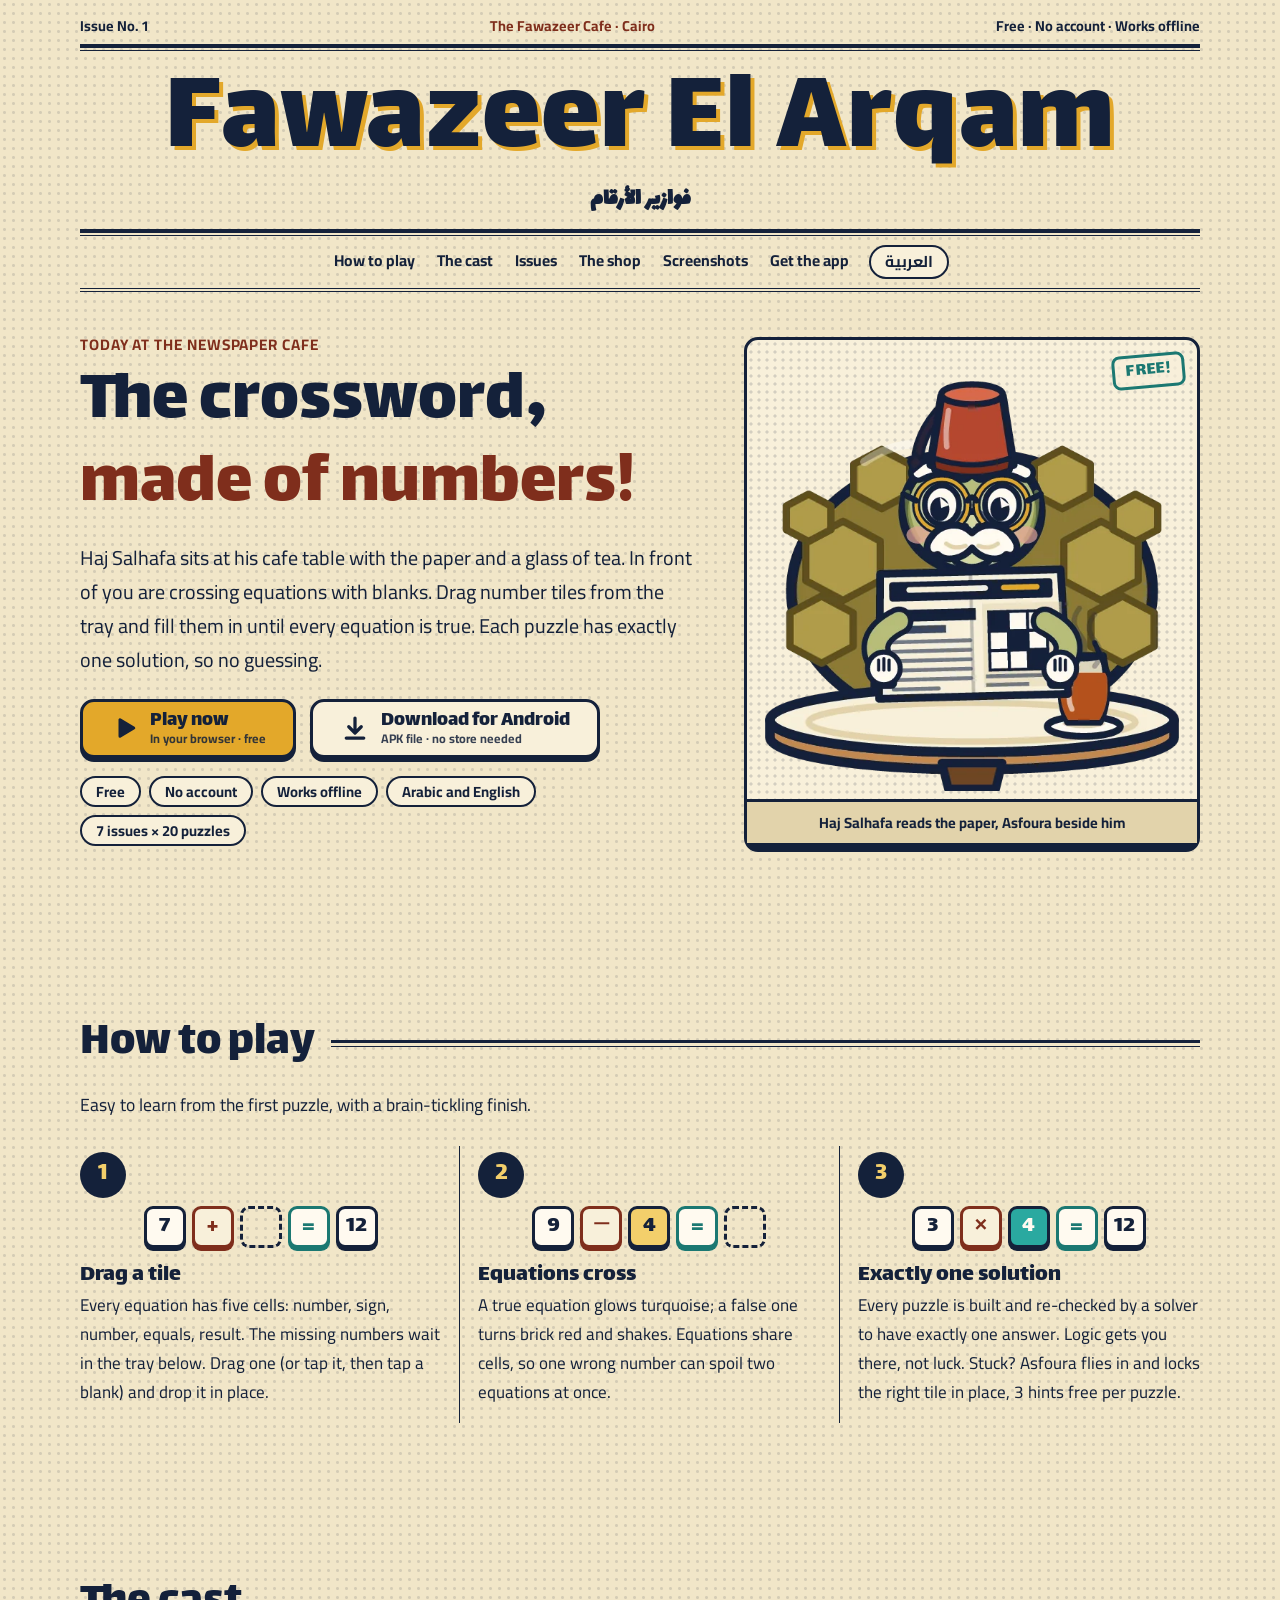
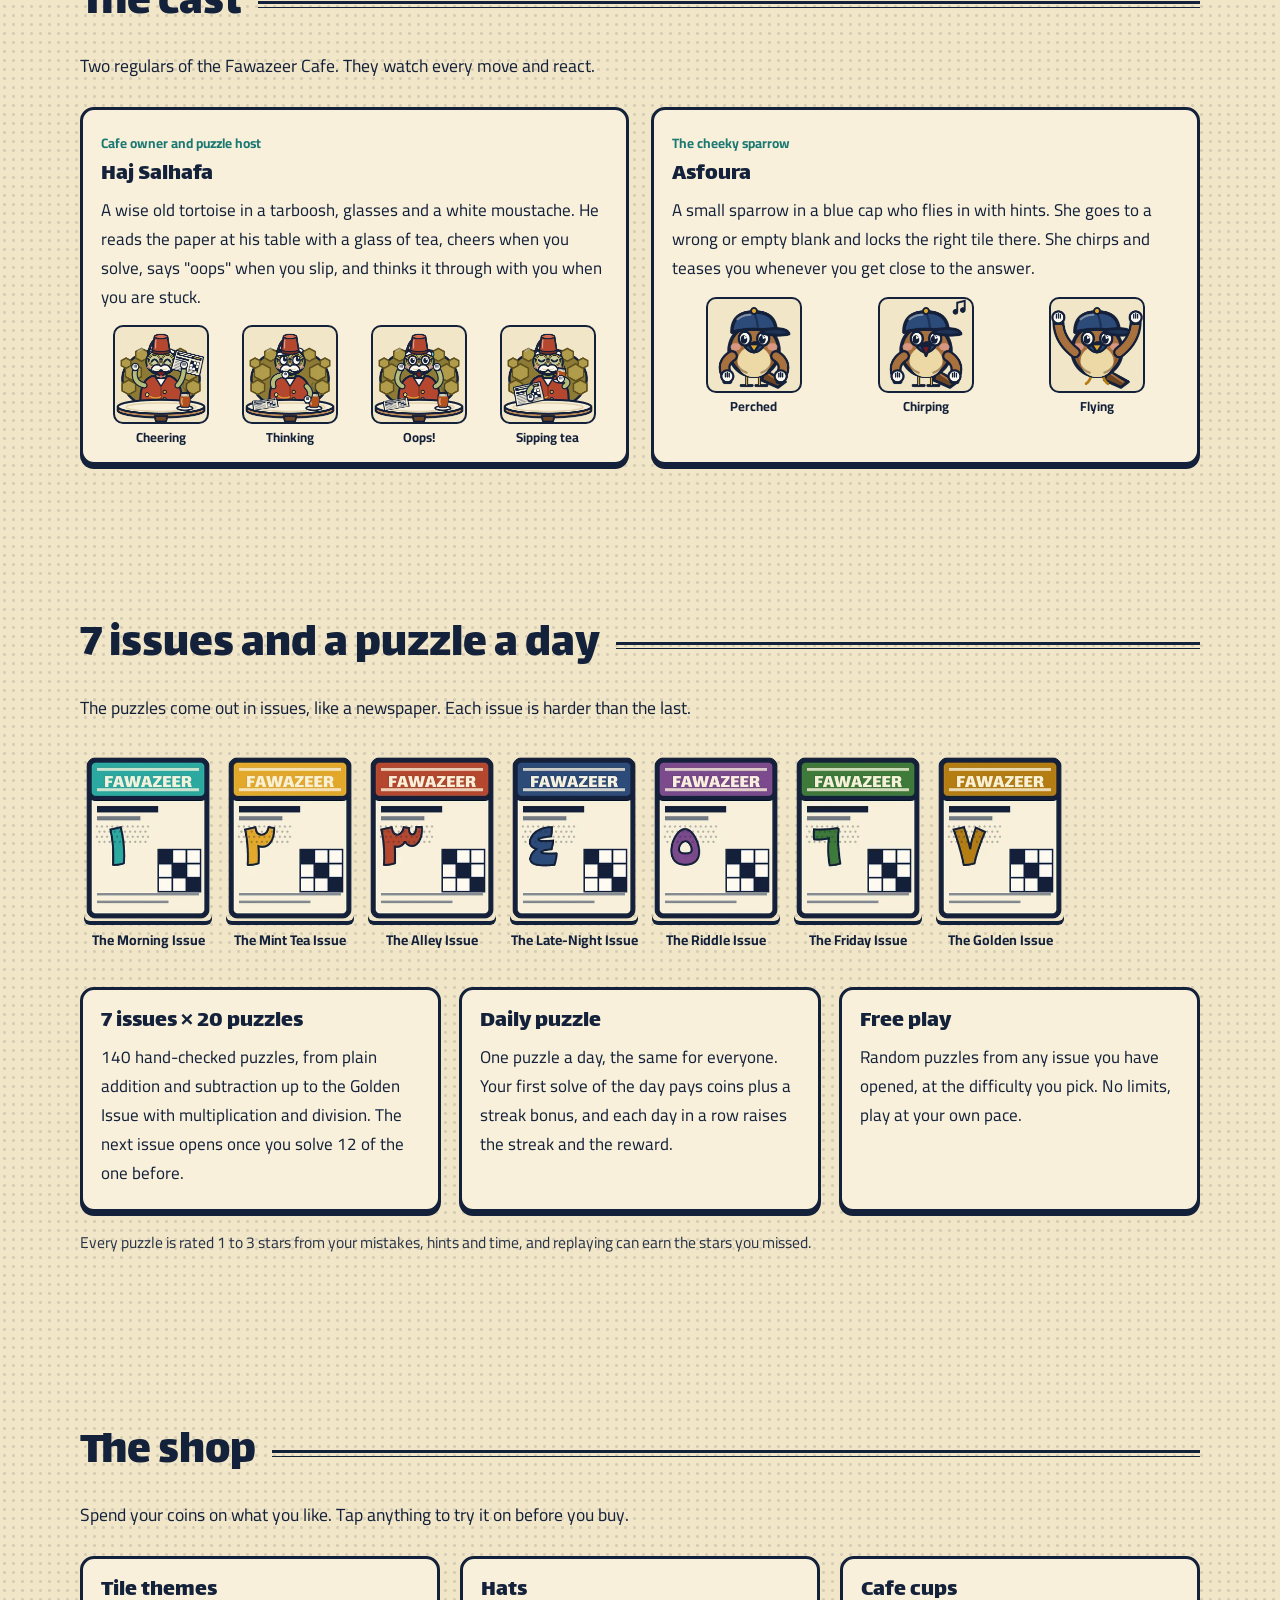
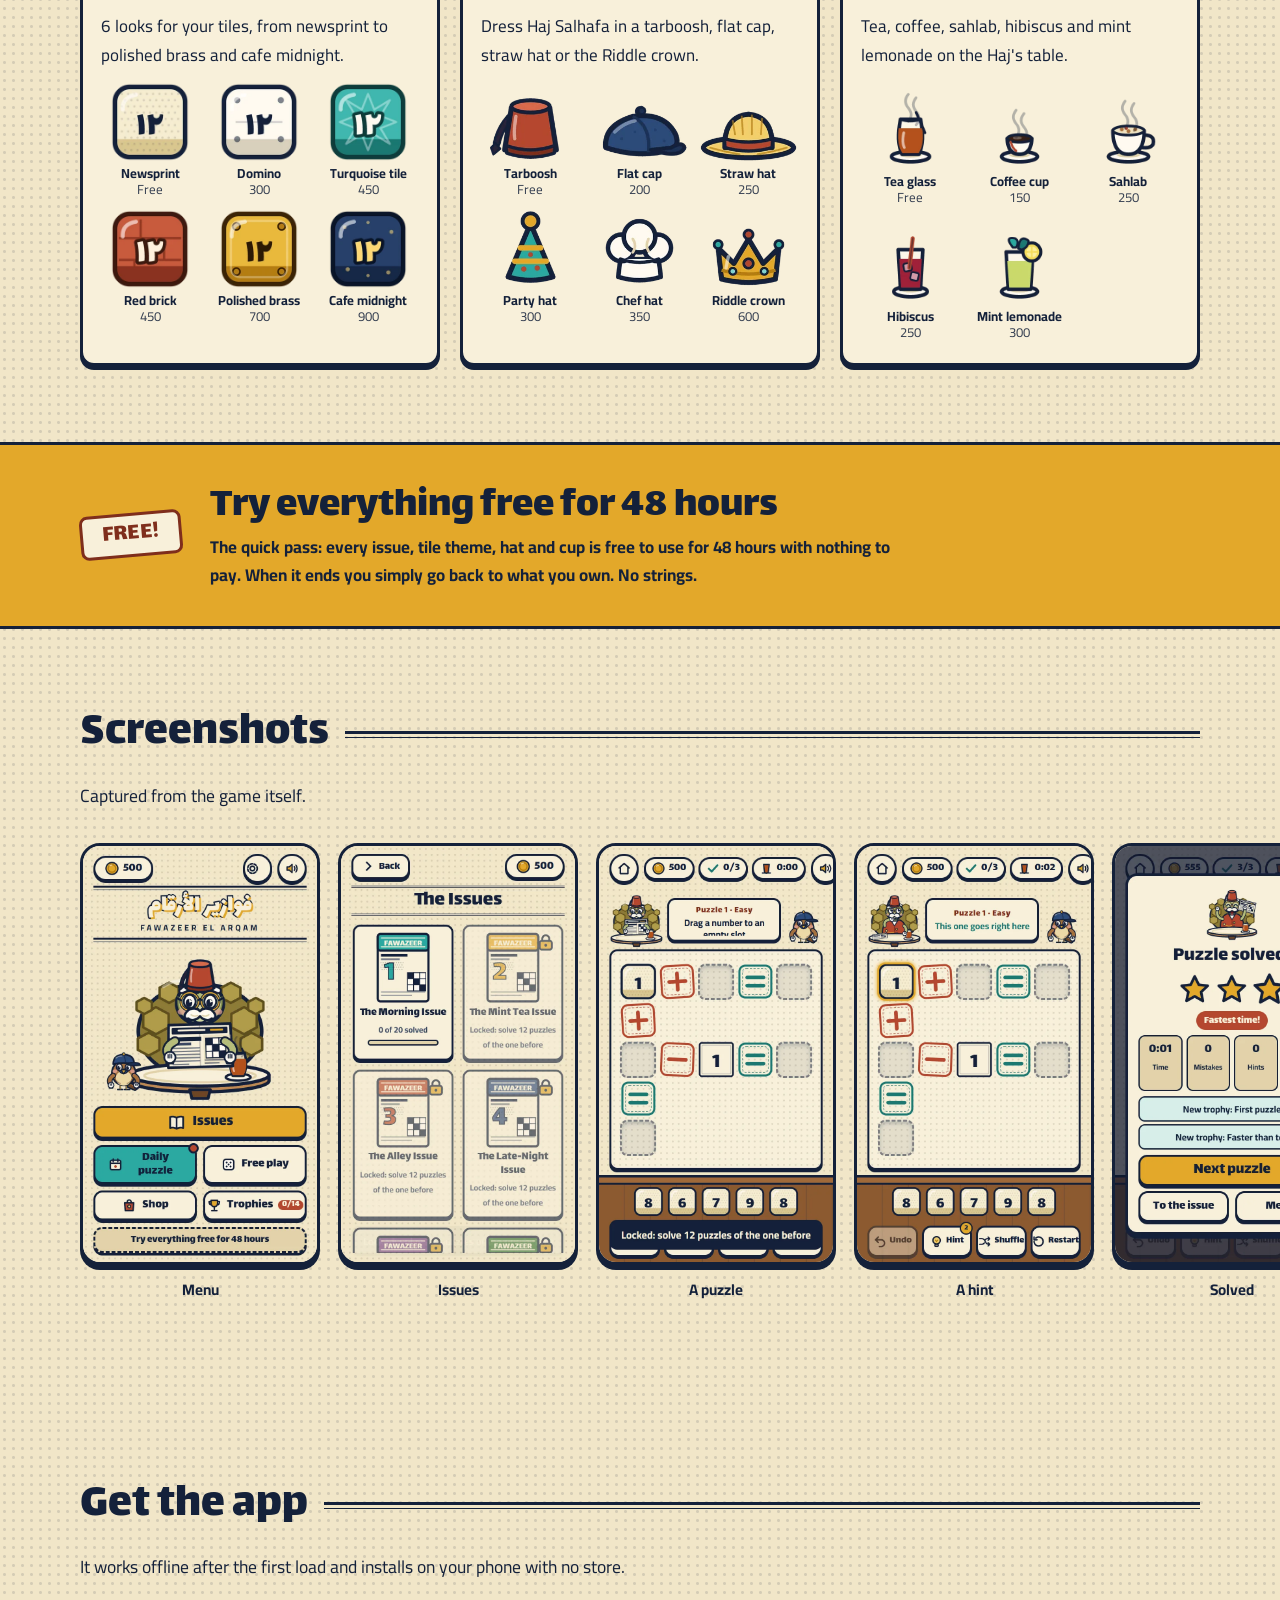
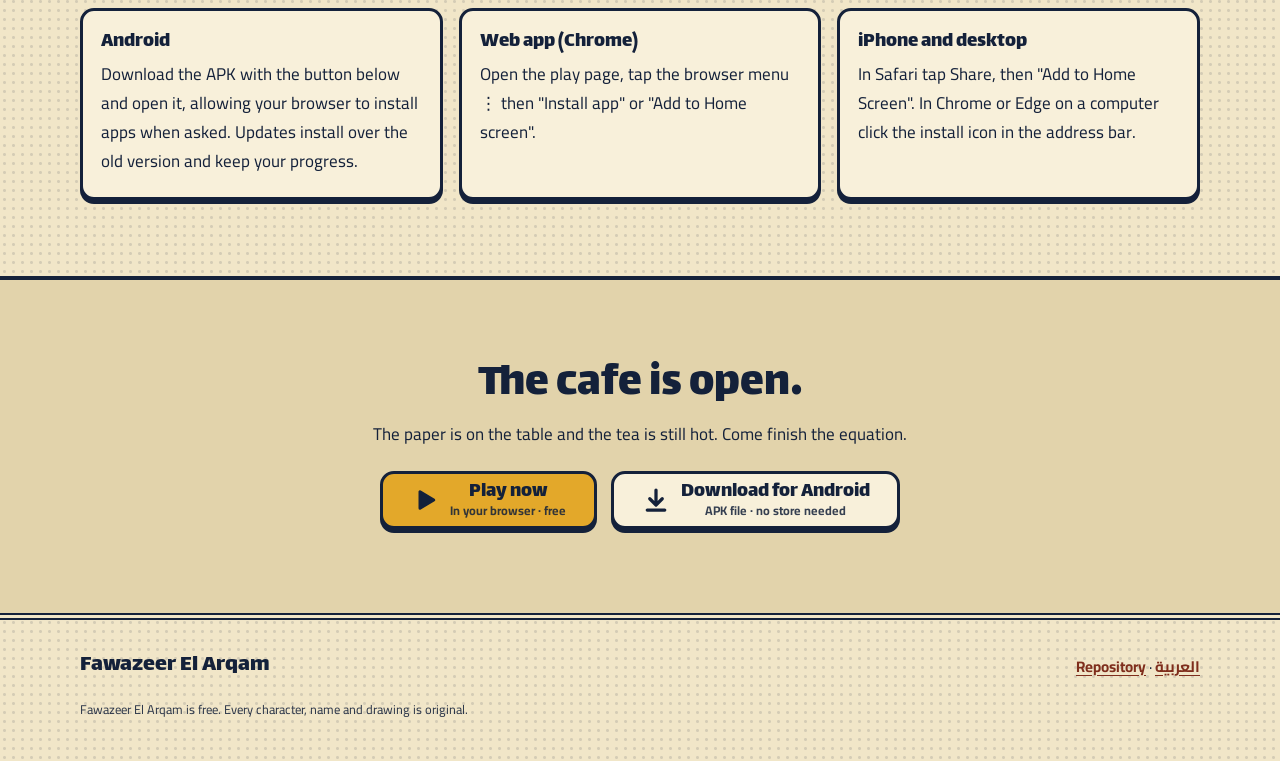
==== en/index.html @ d49cb602 "feat: public marketing site (Arabic root, English, assets) Co-Authored-By: Claude Opus 5.5 <noreply@" ====
<!doctype html>
<html lang="en" dir="ltr">
<head>
<meta charset="utf-8">
<meta name="viewport" content="width=device-width, initial-scale=1">
<title>Fawazeer El Arqam - the crossword, made of numbers. Play free</title>
<meta name="description" content="Drag number tiles into crossing equations; every puzzle has exactly one solution. Haj Salhafa the tortoise and Asfoura the sparrow host you in an old Egyptian puzzle-newspaper cafe. 7 issues, a daily puzzle, a shop. Free in the browser or on Android.">
<link rel="canonical" href="https://fawazeer-el-arqam.pages.dev/en/">
<link rel="alternate" hreflang="ar" href="https://fawazeer-el-arqam.pages.dev/">
<link rel="alternate" hreflang="en" href="https://fawazeer-el-arqam.pages.dev/en/">
<link rel="alternate" hreflang="x-default" href="https://fawazeer-el-arqam.pages.dev/">
<meta name="theme-color" content="#f1e6c8">
<link rel="icon" href="../favicon.ico" sizes="any">
<link rel="icon" href="../favicon.png" type="image/png" sizes="48x48">
<link rel="apple-touch-icon" href="../assets/apple-touch-icon.png">
<meta property="og:type" content="website">
<meta property="og:site_name" content="Fawazeer El Arqam · فوازير الأرقام">
<meta property="og:locale" content="en_US">
<meta property="og:locale:alternate" content="ar_EG">
<meta property="og:title" content="Fawazeer El Arqam - the crossword, made of numbers. Play free">
<meta property="og:description" content="Drag number tiles into crossing equations; every puzzle has exactly one solution. Haj Salhafa the tortoise and Asfoura the sparrow host you in an old Egyptian puzzle-newspaper cafe. 7 issues, a daily puzzle, a shop. Free in the browser or on Android.">
<meta property="og:url" content="https://fawazeer-el-arqam.pages.dev/en/">
<meta property="og:image" content="https://fawazeer-el-arqam.pages.dev/assets/og.png">
<meta property="og:image:width" content="1200">
<meta property="og:image:height" content="630">
<meta property="og:image:alt" content="Haj Salhafa the tortoise in a tarboosh reading the puzzle newspaper at his cafe table">
<meta name="twitter:card" content="summary_large_image">
<meta name="twitter:title" content="Fawazeer El Arqam - the crossword, made of numbers. Play free">
<meta name="twitter:description" content="Drag number tiles into crossing equations; every puzzle has exactly one solution. Haj Salhafa the tortoise and Asfoura the sparrow host you in an old Egyptian puzzle-newspaper cafe. 7 issues, a daily puzzle, a shop. Free in the browser or on Android.">
<meta name="twitter:image" content="https://fawazeer-el-arqam.pages.dev/assets/og.png">
<link rel="preload" href="../assets/fonts/lalezar-arabic-400-normal.woff2" as="font" type="font/woff2" crossorigin>
<link rel="stylesheet" href="../style.css">
</head>
<body>
<a class="skip" href="#main">Skip to content</a>
<header class="masthead"><div class="wrap">
<div class="edition"><span>Issue No. 1</span><span>The Fawazeer Cafe · Cairo</span><span>Free · No account · Works offline</span></div>
<hr class="rule2">
<div class="nameplate">
<h1>Fawazeer El Arqam</h1>
<p class="sub" lang="ar" dir="rtl" style="letter-spacing:0;text-transform:none;font-family:var(--display);font-size:1.5rem;padding:0">فوازير الأرقام</p>
</div>
<hr class="rule2">
<nav class="nav" aria-label="Sections"><a href="#how">How to play</a><a href="#cast">The cast</a><a href="#issues">Issues</a><a href="#shop">The shop</a><a href="#shots">Screenshots</a><a href="#app">Get the app</a><a class="lang" lang="ar" hreflang="ar" href="../">العربية</a></nav>
<hr class="rule2" style="border-top-width:1.5px;height:4px">
</div></header>
<main id="main">
<section class="hero"><div class="wrap hero-grid">
<div>
<p class="kicker">TODAY AT THE NEWSPAPER CAFE</p>
<p class="headline" role="doc-subtitle">The crossword, <em>made of numbers!</em></p>
<p class="lead">Haj Salhafa sits at his cafe table with the paper and a glass of tea. In front of you are crossing equations with blanks. Drag number tiles from the tray and fill them in until every equation is true. Each puzzle has exactly one solution, so no guessing.</p>
<div class="cta">
<a class="btn primary" href="../play/"><svg width="30" height="30" viewBox="0 0 24 24" aria-hidden="true"><path d="M8 5.5v13l11-6.5z" fill="#14213a" stroke="#14213a" stroke-width="2.4" stroke-linejoin="round"/></svg><span>Play now<small>In your browser · free</small></span></a>
<a class="btn" href="https://github.com/mfathy234/fawazeer-el-arqam-releases/releases/latest/download/FawazeerElArqam.apk" rel="noopener"><svg width="30" height="30" viewBox="0 0 24 24" aria-hidden="true" fill="none" stroke="#14213a" stroke-width="2.6" stroke-linecap="round" stroke-linejoin="round"><path d="M12 4v11M7 11l5 5 5-5M5 20h14"/></svg><span>Download for Android<small>APK file · no store needed</small></span></a>
</div>
<ul class="chips"><li>Free</li><li>No account</li><li>Works offline</li><li>Arabic and English</li><li>7 issues × 20 puzzles</li></ul>
</div>
<figure class="portrait">
<span class="stamp teal" aria-hidden="true">FREE!</span>
<img src="../assets/art/tortoise_idle.webp" width="520" height="533" alt="Haj Salhafa the tortoise in a tarboosh reading the puzzle newspaper at his cafe table">
<figcaption>Haj Salhafa reads the paper, Asfoura beside him</figcaption>
</figure>
</div></section>

<section id="how"><div class="wrap">
<div class="sec-head"><h2>How to play</h2></div>
<p class="sec-lead">Easy to learn from the first puzzle, with a brain-tickling finish.</p>
<ol class="steps">
<li><div class="num" aria-hidden="true">1</div><div class="eq" role="img" aria-label="Example equation: seven plus a blank equals twelve"><i>7</i><i class="op">+</i><i class="blank"></i><i class="eqs">=</i><i>12</i></div><h3>Drag a tile</h3><p>Every equation has five cells: number, sign, number, equals, result. The missing numbers wait in the tray below. Drag one (or tap it, then tap a blank) and drop it in place.</p></li>
<li><div class="num" aria-hidden="true">2</div><div class="eq" aria-hidden="true"><i>9</i><i class="op">−</i><i class="fill">4</i><i class="eqs">=</i><i class="blank"></i></div><h3>Equations cross</h3><p>A true equation glows turquoise; a false one turns brick red and shakes. Equations share cells, so one wrong number can spoil two equations at once.</p></li>
<li><div class="num" aria-hidden="true">3</div><div class="eq" aria-hidden="true"><i>3</i><i class="op">×</i><i class="ok">4</i><i class="eqs">=</i><i>12</i></div><h3>Exactly one solution</h3><p>Every puzzle is built and re-checked by a solver to have exactly one answer. Logic gets you there, not luck. Stuck? Asfoura flies in and locks the right tile in place, 3 hints free per puzzle.</p></li>
</ol>
</div></section>

<section id="cast"><div class="wrap">
<div class="sec-head"><h2>The cast</h2></div>
<p class="sec-lead">Two regulars of the Fawazeer Cafe. They watch every move and react.</p>
<div class="cast">
<article class="box"><span class="tag">Cafe owner and puzzle host</span><h3>Haj Salhafa</h3><p>A wise old tortoise in a tarboosh, glasses and a white moustache. He reads the paper at his table with a glass of tea, cheers when you solve, says "oops" when you slip, and thinks it through with you when you are stuck.</p>
<div class="poses"><figure><img src="../assets/art/tortoise_cheer.webp" width="96" height="98" alt="Cheering" loading="lazy" decoding="async">Cheering</figure><figure><img src="../assets/art/tortoise_think.webp" width="96" height="98" alt="Thinking" loading="lazy" decoding="async">Thinking</figure><figure><img src="../assets/art/tortoise_oops.webp" width="96" height="98" alt="Oops!" loading="lazy" decoding="async">Oops!</figure><figure><img src="../assets/art/tortoise_sip.webp" width="96" height="98" alt="Sipping tea" loading="lazy" decoding="async">Sipping tea</figure></div></article>
<article class="box"><span class="tag">The cheeky sparrow</span><h3>Asfoura</h3><p>A small sparrow in a blue cap who flies in with hints. She goes to a wrong or empty blank and locks the right tile there. She chirps and teases you whenever you get close to the answer.</p>
<div class="poses"><figure><img src="../assets/art/bird_idle.webp" width="96" height="96" alt="Perched" loading="lazy" decoding="async">Perched</figure><figure><img src="../assets/art/bird_chirp.webp" width="96" height="96" alt="Chirping" loading="lazy" decoding="async">Chirping</figure><figure><img src="../assets/art/bird_fly0.webp" width="96" height="96" alt="Flying" loading="lazy" decoding="async">Flying</figure></div></article>
</div></div></section>

<section id="issues"><div class="wrap">
<div class="sec-head"><h2>7 issues and a puzzle a day</h2></div>
<p class="sec-lead">The puzzles come out in issues, like a newspaper. Each issue is harder than the last.</p>
<ul class="covers" tabindex="0" aria-label="7 issues and a puzzle a day">
<li><img src="../assets/art/cover_b1.webp" width="128" height="166" alt="" loading="lazy" decoding="async">The Morning Issue</li>
<li><img src="../assets/art/cover_b2.webp" width="128" height="166" alt="" loading="lazy" decoding="async">The Mint Tea Issue</li>
<li><img src="../assets/art/cover_b3.webp" width="128" height="166" alt="" loading="lazy" decoding="async">The Alley Issue</li>
<li><img src="../assets/art/cover_b4.webp" width="128" height="166" alt="" loading="lazy" decoding="async">The Late-Night Issue</li>
<li><img src="../assets/art/cover_b5.webp" width="128" height="166" alt="" loading="lazy" decoding="async">The Riddle Issue</li>
<li><img src="../assets/art/cover_b6.webp" width="128" height="166" alt="" loading="lazy" decoding="async">The Friday Issue</li>
<li><img src="../assets/art/cover_b7.webp" width="128" height="166" alt="" loading="lazy" decoding="async">The Golden Issue</li>
</ul><div class="three">
<article class="box"><h3>7 issues × 20 puzzles</h3><p>140 hand-checked puzzles, from plain addition and subtraction up to the Golden Issue with multiplication and division. The next issue opens once you solve 12 of the one before.</p></article>
<article class="box"><h3>Daily puzzle</h3><p>One puzzle a day, the same for everyone. Your first solve of the day pays coins plus a streak bonus, and each day in a row raises the streak and the reward.</p></article>
<article class="box"><h3>Free play</h3><p>Random puzzles from any issue you have opened, at the difficulty you pick. No limits, play at your own pace.</p></article>
</div><p class="fine" style="margin-top:18px">Every puzzle is rated 1 to 3 stars from your mistakes, hints and time, and replaying can earn the stars you missed.</p>
</div></section>

<section id="shop"><div class="wrap">
<div class="sec-head"><h2>The shop</h2></div>
<p class="sec-lead">Spend your coins on what you like. Tap anything to try it on before you buy.</p>
<div class="shop">
<article class="box"><h3>Tile themes</h3><p>6 looks for your tiles, from newsprint to polished brass and cafe midnight.</p><ul class="items">
<li><img src="../assets/art/tile_paper.webp" width="96" height="96" alt="" loading="lazy" decoding="async">Newsprint<span class="price">Free</span></li>
<li><img src="../assets/art/tile_domino.webp" width="96" height="96" alt="" loading="lazy" decoding="async">Domino<span class="price">300</span></li>
<li><img src="../assets/art/tile_zellige.webp" width="96" height="96" alt="" loading="lazy" decoding="async">Turquoise tile<span class="price">450</span></li>
<li><img src="../assets/art/tile_brick.webp" width="96" height="96" alt="" loading="lazy" decoding="async">Red brick<span class="price">450</span></li>
<li><img src="../assets/art/tile_brass.webp" width="96" height="96" alt="" loading="lazy" decoding="async">Polished brass<span class="price">700</span></li>
<li><img src="../assets/art/tile_midnight.webp" width="96" height="96" alt="" loading="lazy" decoding="async">Cafe midnight<span class="price">900</span></li>
</ul></article>
<article class="box"><h3>Hats</h3><p>Dress Haj Salhafa in a tarboosh, flat cap, straw hat or the Riddle crown.</p><ul class="items">
<li><img src="../assets/art/hat_tarboosh.webp" width="96" height="76" alt="" loading="lazy" decoding="async">Tarboosh<span class="price">Free</span></li>
<li><img src="../assets/art/hat_cap.webp" width="96" height="76" alt="" loading="lazy" decoding="async">Flat cap<span class="price">200</span></li>
<li><img src="../assets/art/hat_straw.webp" width="96" height="76" alt="" loading="lazy" decoding="async">Straw hat<span class="price">250</span></li>
<li><img src="../assets/art/hat_party.webp" width="96" height="76" alt="" loading="lazy" decoding="async">Party hat<span class="price">300</span></li>
<li><img src="../assets/art/hat_chef.webp" width="96" height="76" alt="" loading="lazy" decoding="async">Chef hat<span class="price">350</span></li>
<li><img src="../assets/art/hat_crown.webp" width="96" height="76" alt="" loading="lazy" decoding="async">Riddle crown<span class="price">600</span></li>
</ul></article>
<article class="box"><h3>Cafe cups</h3><p>Tea, coffee, sahlab, hibiscus and mint lemonade on the Haj's table.</p><ul class="items cups">
<li><img src="../assets/art/cup_tea.webp" width="64" height="81" alt="" loading="lazy" decoding="async">Tea glass<span class="price">Free</span></li>
<li><img src="../assets/art/cup_coffee.webp" width="64" height="81" alt="" loading="lazy" decoding="async">Coffee cup<span class="price">150</span></li>
<li><img src="../assets/art/cup_sahlab.webp" width="64" height="81" alt="" loading="lazy" decoding="async">Sahlab<span class="price">250</span></li>
<li><img src="../assets/art/cup_karkade.webp" width="64" height="81" alt="" loading="lazy" decoding="async">Hibiscus<span class="price">250</span></li>
<li><img src="../assets/art/cup_lemon.webp" width="64" height="81" alt="" loading="lazy" decoding="async">Mint lemonade<span class="price">300</span></li>
</ul></article>
</div></div></section>

<section class="pass"><div class="wrap pass-in">
<span class="stamp" aria-hidden="true">FREE!</span>
<div><h2>Try everything free for 48 hours</h2><p>The quick pass: every issue, tile theme, hat and cup is free to use for 48 hours with nothing to pay. When it ends you simply go back to what you own. No strings.</p></div>
</div></section>

<section id="shots"><div class="wrap"><div class="sec-head"><h2>Screenshots</h2></div><p class="sec-lead">Captured from the game itself.</p></div>
<ul class="strip" tabindex="0" aria-label="Screenshots">
<li><figure><div class="phone"><img src="../assets/shots/menu-360-en.webp" width="240" height="427" alt="Main menu with Haj Salhafa and buttons for the issues, daily puzzle and shop" loading="lazy" decoding="async"></div><figcaption>Menu</figcaption></figure></li>
<li><figure><div class="phone"><img src="../assets/shots/issues-360-en.webp" width="240" height="427" alt="The seven issues with their covers" loading="lazy" decoding="async"></div><figcaption>Issues</figcaption></figure></li>
<li><figure><div class="phone"><img src="../assets/shots/play-drag-360-en.webp" width="240" height="427" alt="Crossing equations with number tiles ready to drag" loading="lazy" decoding="async"></div><figcaption>A puzzle</figcaption></figure></li>
<li><figure><div class="phone"><img src="../assets/shots/play-hint-360-en.webp" width="240" height="427" alt="Asfoura giving a hint" loading="lazy" decoding="async"></div><figcaption>A hint</figcaption></figure></li>
<li><figure><div class="phone"><img src="../assets/shots/win-360-en.webp" width="240" height="427" alt="The win screen with three stars" loading="lazy" decoding="async"></div><figcaption>Solved</figcaption></figure></li>
<li><figure><div class="phone"><img src="../assets/shots/shop-try-360-en.webp" width="240" height="427" alt="Trying tile themes and hats before buying" loading="lazy" decoding="async"></div><figcaption>The shop</figcaption></figure></li>
<li><figure><div class="phone"><img src="../assets/shots/daily-360-en.webp" width="240" height="427" alt="Today's puzzle and the day streak" loading="lazy" decoding="async"></div><figcaption>Daily puzzle</figcaption></figure></li>
</ul></section>

<section id="app"><div class="wrap">
<div class="sec-head"><h2>Get the app</h2></div>
<p class="sec-lead">It works offline after the first load and installs on your phone with no store.</p>
<div class="facts"><div class="box"><b>Android</b><p>Download the APK with the button below and open it, allowing your browser to install apps when asked. Updates install over the old version and keep your progress.</p></div><div class="box"><b>Web app (Chrome)</b><p>Open the play page, tap the browser menu ⋮ then "Install app" or "Add to Home screen".</p></div><div class="box"><b>iPhone and desktop</b><p>In Safari tap Share, then "Add to Home Screen". In Chrome or Edge on a computer click the install icon in the address bar.</p></div></div>
</div></section>

<section class="closing"><div class="wrap">
<h2>The cafe is open.</h2><p>The paper is on the table and the tea is still hot. Come finish the equation.</p>
<div class="cta">
<a class="btn primary" href="../play/"><svg width="30" height="30" viewBox="0 0 24 24" aria-hidden="true"><path d="M8 5.5v13l11-6.5z" fill="#14213a" stroke="#14213a" stroke-width="2.4" stroke-linejoin="round"/></svg><span>Play now<small>In your browser · free</small></span></a>
<a class="btn" href="https://github.com/mfathy234/fawazeer-el-arqam-releases/releases/latest/download/FawazeerElArqam.apk" rel="noopener"><svg width="30" height="30" viewBox="0 0 24 24" aria-hidden="true" fill="none" stroke="#14213a" stroke-width="2.6" stroke-linecap="round" stroke-linejoin="round"><path d="M12 4v11M7 11l5 5 5-5M5 20h14"/></svg><span>Download for Android<small>APK file · no store needed</small></span></a>
</div>
</div></section>
</main>
<footer><div class="wrap"><div class="foot"><strong style="font-family:var(--display);font-size:1.5rem;font-weight:400">Fawazeer El Arqam</strong>
<nav><a href="https://github.com/mfathy234/fawazeer-el-arqam-releases" rel="noopener">Repository</a> · <a href="../" lang="ar">العربية</a></nav></div>
<small>Fawazeer El Arqam is free. Every character, name and drawing is original.</small></div></footer>
</body>
</html>
---- style.css ----
@font-face{font-family:Lalezar;font-display:swap;src:url(assets/fonts/lalezar-latin-400-normal.woff2) format("woff2");unicode-range:U+0000-00FF,U+2000-206F}
@font-face{font-family:Lalezar;font-display:swap;src:url(assets/fonts/lalezar-arabic-400-normal.woff2) format("woff2");unicode-range:U+0600-06FF,U+0750-077F,U+FB50-FDFF,U+FE70-FEFF,U+200C-200F}
@font-face{font-family:Cairo;font-weight:400;font-display:swap;src:url(assets/fonts/cairo-latin-400-normal.woff2) format("woff2");unicode-range:U+0000-00FF,U+2000-206F}
@font-face{font-family:Cairo;font-weight:700;font-display:swap;src:url(assets/fonts/cairo-latin-700-normal.woff2) format("woff2");unicode-range:U+0000-00FF,U+2000-206F}
@font-face{font-family:Cairo;font-weight:400;font-display:swap;src:url(assets/fonts/cairo-arabic-400-normal.woff2) format("woff2");unicode-range:U+0600-06FF,U+0750-077F,U+FB50-FDFF,U+FE70-FEFF}
@font-face{font-family:Cairo;font-weight:700;font-display:swap;src:url(assets/fonts/cairo-arabic-700-normal.woff2) format("woff2");unicode-range:U+0600-06FF,U+0750-077F,U+FB50-FDFF,U+FE70-FEFF}

:root{
  --ink:#14213a;--paper:#f1e6c8;--paperL:#f8f0da;--paperD:#e2d3ab;--white:#fffaf0;
  --mustard:#e3a82a;--mustardD:#b57d12;--mustardL:#f3cf6b;--brick:#b5472e;--brickD:#7f2e1c;--teal:#2aa9a0;--tealD:#1b7872;--blue:#2c4a7a;
  --dot:rgba(20,33,58,.13);--bw:3px;--r:14px;
  --display:Lalezar,Cairo,system-ui,sans-serif;--body:Cairo,system-ui,-apple-system,"Segoe UI",sans-serif;
}
*,*::before,*::after{box-sizing:border-box}
html{scroll-behavior:smooth;scroll-padding-top:12px;-webkit-text-size-adjust:100%}
body{margin:0;background:var(--paper) radial-gradient(circle,var(--dot) 1.3px,transparent 1.6px) 0 0/9px 9px;color:var(--ink);font:400 1.0625rem/1.7 var(--body);overflow-x:hidden}
img{max-width:100%;height:auto;display:block}
a{color:var(--brickD);text-underline-offset:3px}
a:hover{color:var(--ink)}
:focus-visible{outline:4px solid var(--blue);outline-offset:3px;border-radius:8px}
.wrap{width:min(1120px,100% - 32px);margin-inline:auto}
.skip{position:absolute;inset-inline-start:12px;top:-80px;background:var(--mustard);color:var(--ink);border:var(--bw) solid var(--ink);border-radius:12px;padding:8px 16px;font-weight:700;z-index:100;text-decoration:none}
.skip:focus{top:12px}
h1,h2,h3{font-family:var(--display);font-weight:400;line-height:1.2;margin:0}
h2{font-size:clamp(2rem,6vw,3rem)}
h3{font-size:1.5rem}
p{margin:0 0 1em}
.center{text-align:center}
.fine{font-size:.98rem;opacity:.9}

/* masthead */
.masthead{padding:14px 0 0}
.edition{display:flex;flex-wrap:wrap;justify-content:space-between;gap:4px 16px;font-size:.9rem;font-weight:700;padding-bottom:6px}
.edition span:nth-child(2){color:var(--brickD)}
.rule2{border:0;border-top:4px solid var(--ink);border-bottom:1.5px solid var(--ink);height:7px;margin:0}
.nameplate{text-align:center;padding:10px 0 4px}
.nameplate h1{font-size:clamp(3.3rem,17vw,7.4rem);line-height:1.05;color:var(--ink);text-shadow:4px 4px 0 var(--mustard);letter-spacing:.01em}
.nameplate .sub{font:700 clamp(.78rem,3.2vw,1.05rem)/1.2 var(--body);letter-spacing:.42em;text-transform:uppercase;direction:ltr;margin:0 0 10px;padding-inline-start:.42em}
.nav{display:flex;flex-wrap:wrap;justify-content:center;align-items:center;gap:4px 18px;padding:8px 0;font-weight:700;font-size:.98rem}
.nav a{color:var(--ink);text-decoration:none;padding:4px 2px;border-bottom:2px solid transparent}
.nav a:hover{border-bottom-color:var(--brick)}
.nav .lang{border:2px solid var(--ink);border-radius:999px;padding:2px 14px;background:var(--paperL)}

/* buttons */
.cta{display:flex;flex-wrap:wrap;gap:14px;margin:22px 0 8px}
.btn{display:inline-flex;align-items:center;gap:.5em;min-height:3.4rem;padding:.35em 1.3em;font:400 1.3rem/1.1 var(--display);color:var(--ink);background:var(--paperL);border:var(--bw) solid var(--ink);border-radius:var(--r);box-shadow:0 4px 0 var(--ink);text-decoration:none;transition:transform .08s,box-shadow .08s}
.btn:hover{color:var(--ink);transform:translateY(1px);box-shadow:0 3px 0 var(--ink)}
.btn:active{transform:translateY(4px);box-shadow:0 0 0 var(--ink)}
.btn.primary{background:var(--mustard)}
.btn.teal{background:var(--teal)}
.btn small{display:block;font:700 .78rem/1.2 var(--body);opacity:.85}
.btn svg{flex:none}

/* printed boxes */
.box{background:var(--paperL);border:var(--bw) solid var(--ink);border-radius:var(--r);box-shadow:0 4px 0 var(--ink);padding:18px 18px 8px}
.box>h3{margin-bottom:6px}
.box p{margin-bottom:.8em}
.stamp{display:inline-block;font:400 1.15rem/1 var(--display);color:var(--brickD);border:3px solid var(--brickD);border-radius:8px;padding:.25em .6em;transform:rotate(-5deg);background:rgba(248,240,218,.7);letter-spacing:.02em}
.stamp.teal{color:var(--tealD);border-color:var(--tealD)}

section{padding:clamp(40px,7vw,76px) 0}
.sec-head{display:flex;align-items:center;gap:16px;margin-bottom:28px}
.sec-head h2{flex:none}
.sec-head::after{content:"";flex:1;height:7px;border-top:3px solid var(--ink);border-bottom:1.5px solid var(--ink)}
.sec-lead{max-width:44em;margin:-10px 0 26px;font-size:1.1rem}

/* hero */
.hero{padding-top:28px}
.hero-grid{display:grid;gap:28px;grid-template-columns:1fr;align-items:center}
.kicker{font:700 .95rem/1 var(--body);color:var(--brickD);letter-spacing:.06em;margin-bottom:10px}
.headline{font:400 clamp(2.5rem,9vw,4.6rem)/1.12 var(--display);margin:0 0 14px}
.headline em{font-style:normal;color:var(--brickD)}
.lead{font-size:clamp(1.08rem,2.6vw,1.25rem);max-width:34em}
.chips{display:flex;flex-wrap:wrap;gap:8px;list-style:none;margin:18px 0 0;padding:0}
.chips li{border:2px solid var(--ink);border-radius:999px;padding:1px 14px;font-weight:700;font-size:.92rem;background:var(--paperL)}
.portrait{position:relative;background:var(--paperL) radial-gradient(circle,rgba(20,33,58,.16) 1.4px,transparent 1.8px) 0 0/8px 8px;border:var(--bw) solid var(--ink);border-radius:var(--r);box-shadow:0 6px 0 var(--ink);padding:10px 10px 0;max-width:460px;margin-inline:auto}
.portrait img{margin-inline:auto}
.portrait figcaption{border-top:var(--bw) solid var(--ink);margin:8px -10px 0;padding:8px 12px;font-size:.92rem;font-weight:700;text-align:center;background:var(--paperD)}
.portrait .stamp{position:absolute;top:14px;inset-inline-end:12px}

/* how it works */
.steps{list-style:none;margin:0;padding:0;display:grid;gap:18px;grid-template-columns:1fr}
.steps li{counter-increment:s;padding-top:6px}
.steps .num{display:grid;place-items:center;width:46px;height:46px;border-radius:50%;background:var(--ink);color:var(--mustardL);font:400 1.6rem/1 var(--display);margin-bottom:8px}
.eq{display:flex;align-items:center;justify-content:center;gap:6px;direction:ltr;margin:6px 0 14px;flex-wrap:nowrap}
.eq i{font-style:normal;display:grid;place-items:center;width:42px;height:42px;font:400 1.5rem/1 var(--display);border:3px solid var(--ink);border-radius:9px;background:var(--white);box-shadow:0 3px 0 var(--ink)}
.eq i.op{background:var(--paperL);color:var(--brickD);border-color:var(--brickD);box-shadow:0 3px 0 var(--brickD)}
.eq i.eqs{color:var(--tealD);border-color:var(--tealD);box-shadow:0 3px 0 var(--tealD)}
.eq i.blank{border-style:dashed;box-shadow:none;background:transparent}
.eq i.fill{background:var(--mustardL);animation:pop 2.6s ease-in-out infinite}
.eq i.ok{background:var(--teal);color:var(--white);border-color:var(--ink);box-shadow:0 3px 0 var(--ink)}
@keyframes pop{0%,100%{transform:translateY(0)}50%{transform:translateY(-4px)}}

/* cast */
.cast{display:grid;gap:22px;grid-template-columns:1fr}
.poses{display:flex;gap:8px;margin:14px 0 6px;align-items:flex-end}
.poses figure{margin:0;flex:1;text-align:center;font-size:.82rem;font-weight:700}
.poses img{margin:0 auto 2px;background:var(--paper);border:2px solid var(--ink);border-radius:10px}
.tag{display:inline-block;font-weight:700;font-size:.85rem;color:var(--tealD);margin-bottom:6px}

/* issues */
.covers{display:flex;gap:14px;overflow-x:auto;padding:6px 4px 16px;margin:0 0 22px;list-style:none;scroll-snap-type:x proximity}
.covers li{flex:none;width:128px;scroll-snap-align:start;text-align:center;font-weight:700;font-size:.88rem;line-height:1.3}
.covers img{border-radius:6px;box-shadow:0 4px 0 var(--ink);margin-bottom:10px}
.three{display:grid;gap:18px;grid-template-columns:1fr}

/* shop */
.shop{display:grid;gap:20px;grid-template-columns:1fr}
.items{display:flex;flex-wrap:wrap;gap:12px 10px;list-style:none;margin:8px 0 14px;padding:0}
.items li{width:calc(33.33% - 7px);text-align:center;font-size:.82rem;font-weight:700;line-height:1.25}
.items img{margin:0 auto 4px;max-height:78px;width:auto}
.items .price{display:block;font-weight:400;opacity:.85}
.items.cups li{width:calc(20% - 8px)}
.items.cups img{max-height:86px}

/* pass band */
.pass{background:var(--mustard);border-block:var(--bw) solid var(--ink);padding:36px 0}
.pass-in{display:grid;gap:14px;align-items:center}
.pass h2{font-size:clamp(1.9rem,5.5vw,2.7rem)}
.pass p{margin:0;max-width:40em;font-weight:700}
.pass .stamp{color:var(--brickD);background:var(--paperL);justify-self:start;font-size:1.5rem;padding:.3em .8em}

/* shots */
.strip{display:flex;gap:18px;overflow-x:auto;list-style:none;margin:0;padding:6px 16px 22px;scroll-snap-type:x proximity}
.strip li{flex:none;width:min(240px,64vw);scroll-snap-align:center}
.strip figure{margin:0}
.phone{border:var(--bw) solid var(--ink);border-radius:20px;overflow:hidden;box-shadow:0 5px 0 var(--ink);background:var(--paper)}
.strip figcaption{margin-top:12px;text-align:center;font-weight:700;font-size:.95rem}
.strip:focus-visible{outline-offset:-4px}

/* install */
.facts{display:grid;gap:16px;grid-template-columns:1fr}
.facts b{font:400 1.3rem/1.3 var(--display);display:block;margin-bottom:4px}

/* closing */
.closing{text-align:center;border-top:4px solid var(--ink);background:var(--paperD)}
.closing h2{margin-bottom:6px}
.closing .cta{justify-content:center}
footer{border-top:7px double var(--ink);padding:26px 0 40px;font-size:.95rem}
.foot{display:flex;flex-wrap:wrap;gap:10px 24px;justify-content:space-between;align-items:center}
.foot a{font-weight:700}
footer small{display:block;margin-top:12px;opacity:.9}

@media (min-width:700px){
  .steps{grid-template-columns:repeat(3,1fr)}
  .three{grid-template-columns:repeat(3,1fr)}
  .facts{grid-template-columns:repeat(3,1fr)}
  .cast{grid-template-columns:1fr 1fr}
  .steps li+li{border-inline-start:1.5px solid var(--ink);padding-inline-start:18px}
  .items li{width:calc(16.66% - 9px)}
  .items.cups li{width:calc(20% - 9px)}
  .shop{grid-template-columns:1fr 1fr 1fr}
  .shop .items li,.shop .items.cups li{width:calc(33.33% - 7px)}
  .strip{justify-content:flex-start}
  .pass-in{grid-template-columns:auto 1fr;gap:28px}
}
@media (min-width:920px){
  .hero-grid{grid-template-columns:1.15fr .85fr;gap:48px}
  .strip{padding-inline:max(16px,calc((100vw - 1120px)/2))}
}
@media (max-width:420px){
  .eq i{width:38px;height:38px;font-size:1.35rem}
  .btn{width:100%;justify-content:center}
  .items.cups li{width:calc(33.33% - 7px)}
}
@media (prefers-reduced-motion:reduce){
  html{scroll-behavior:auto}
  .eq i.fill{animation:none}
  .btn{transition:none}
}
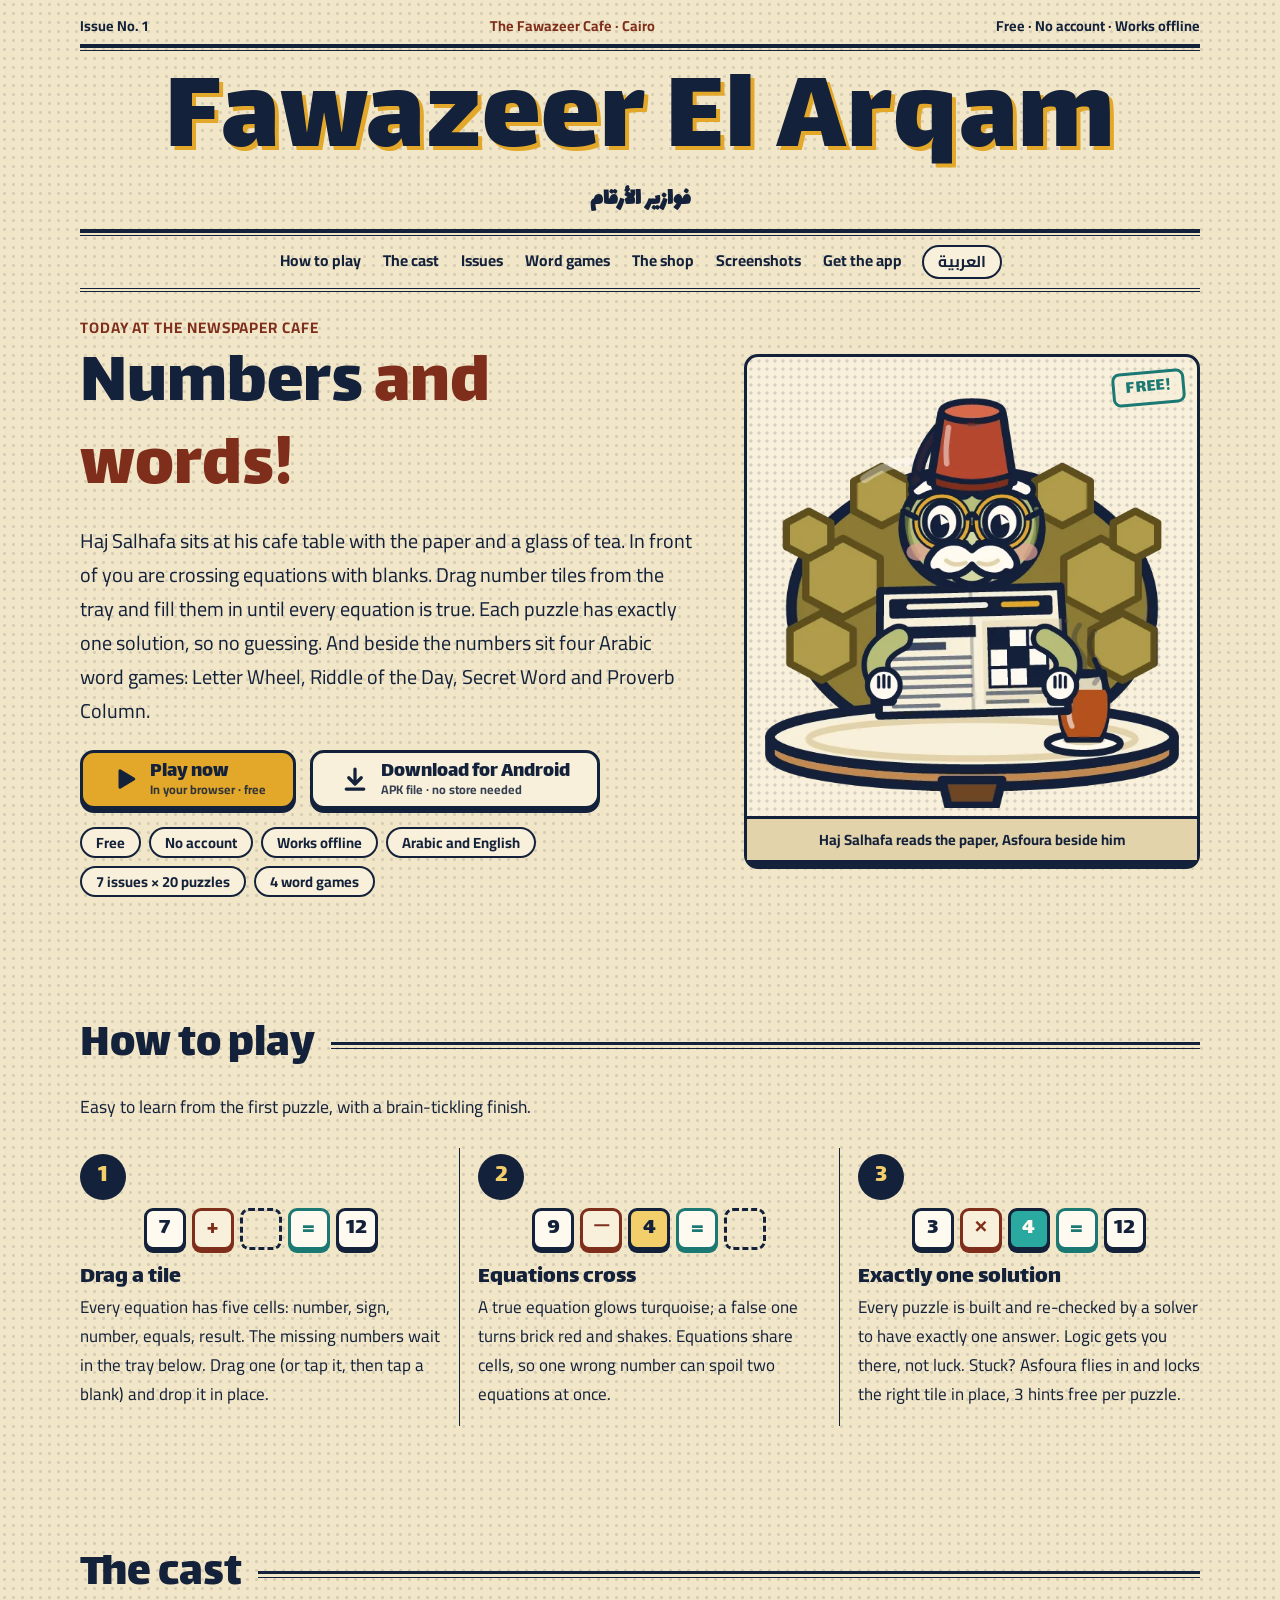
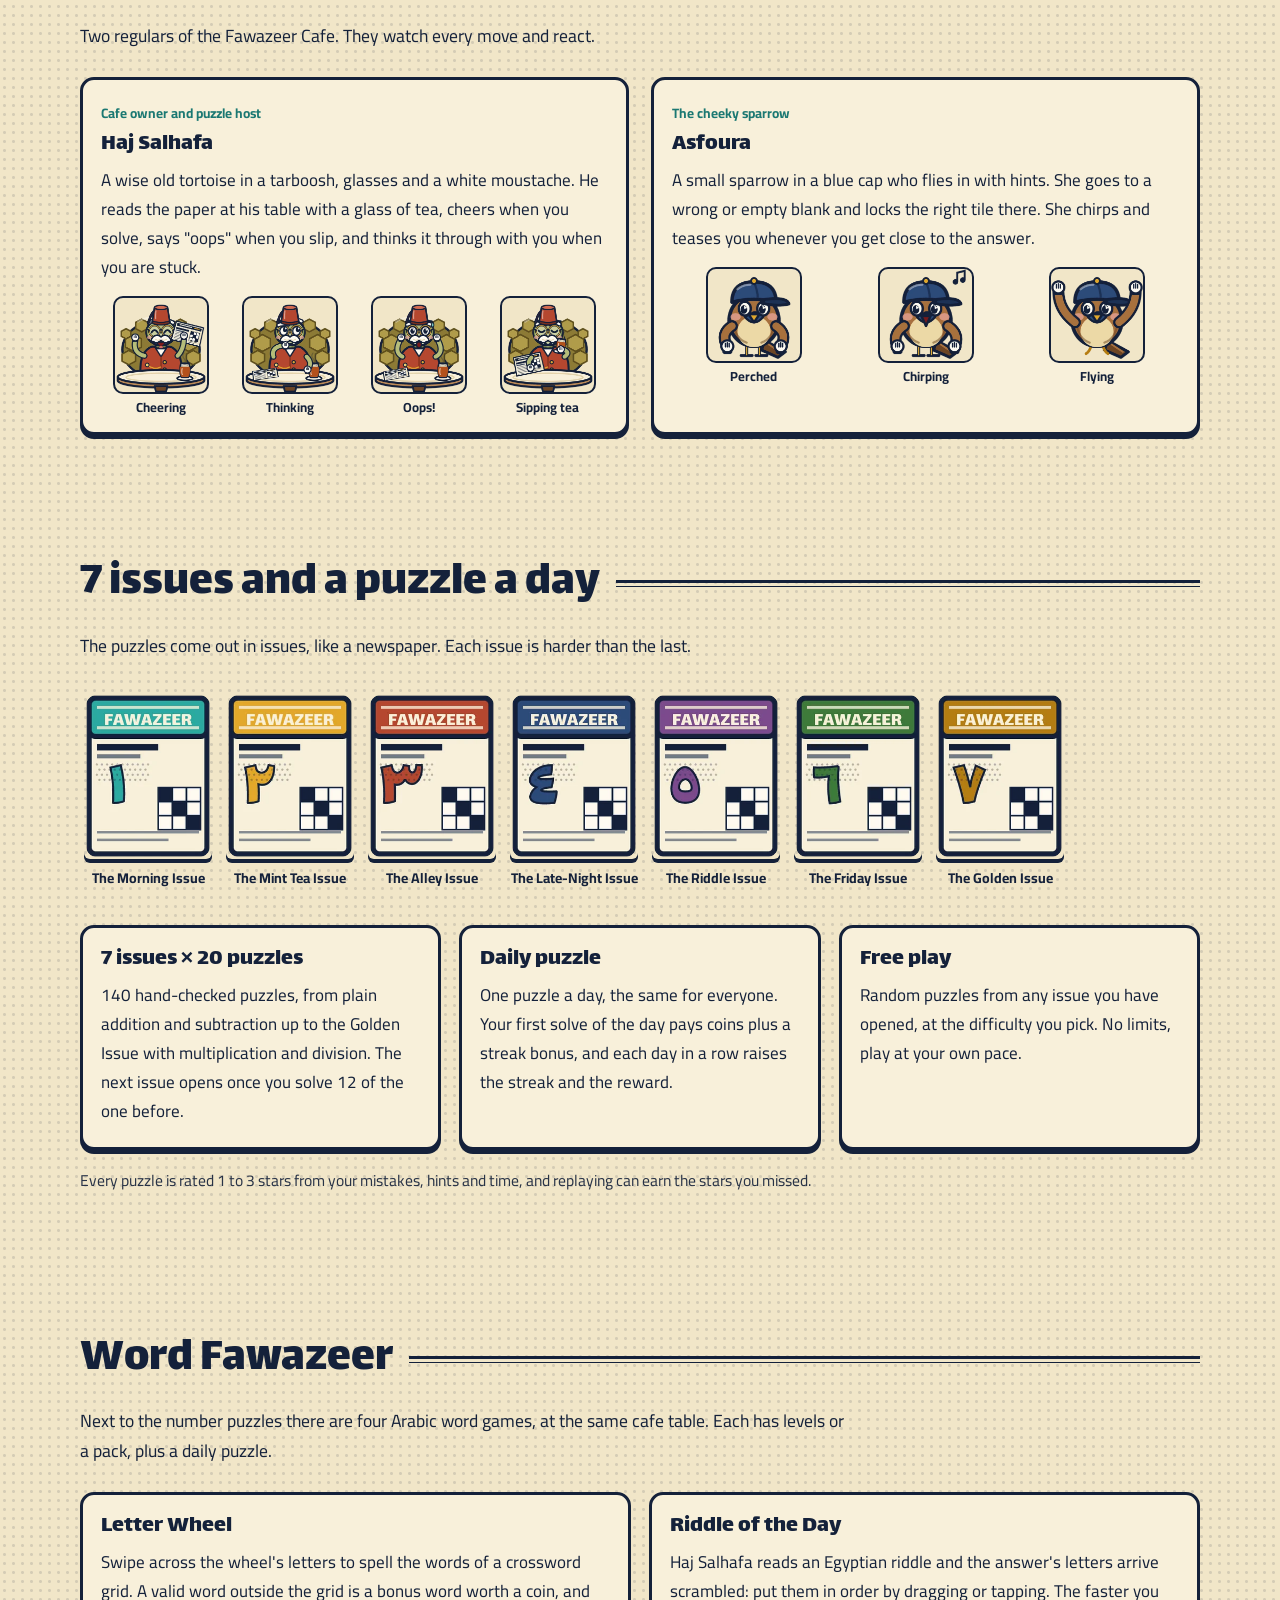
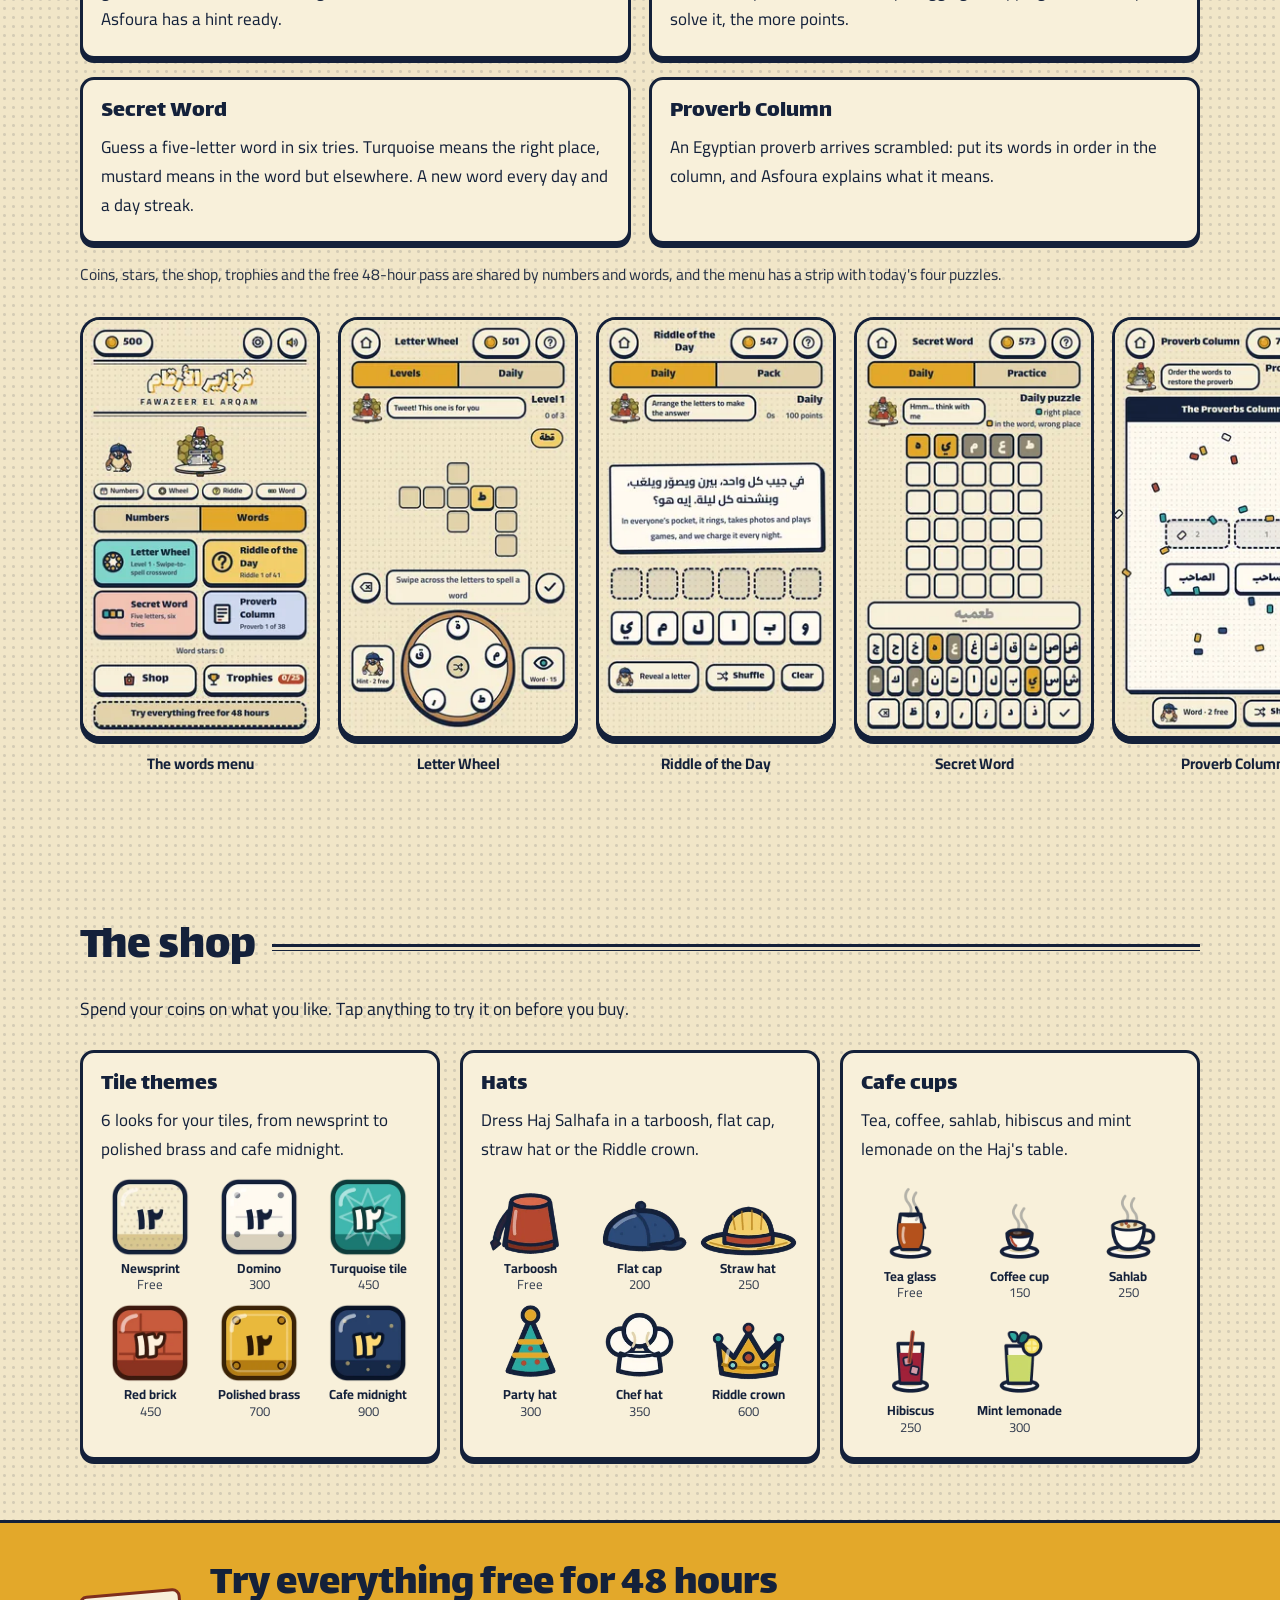
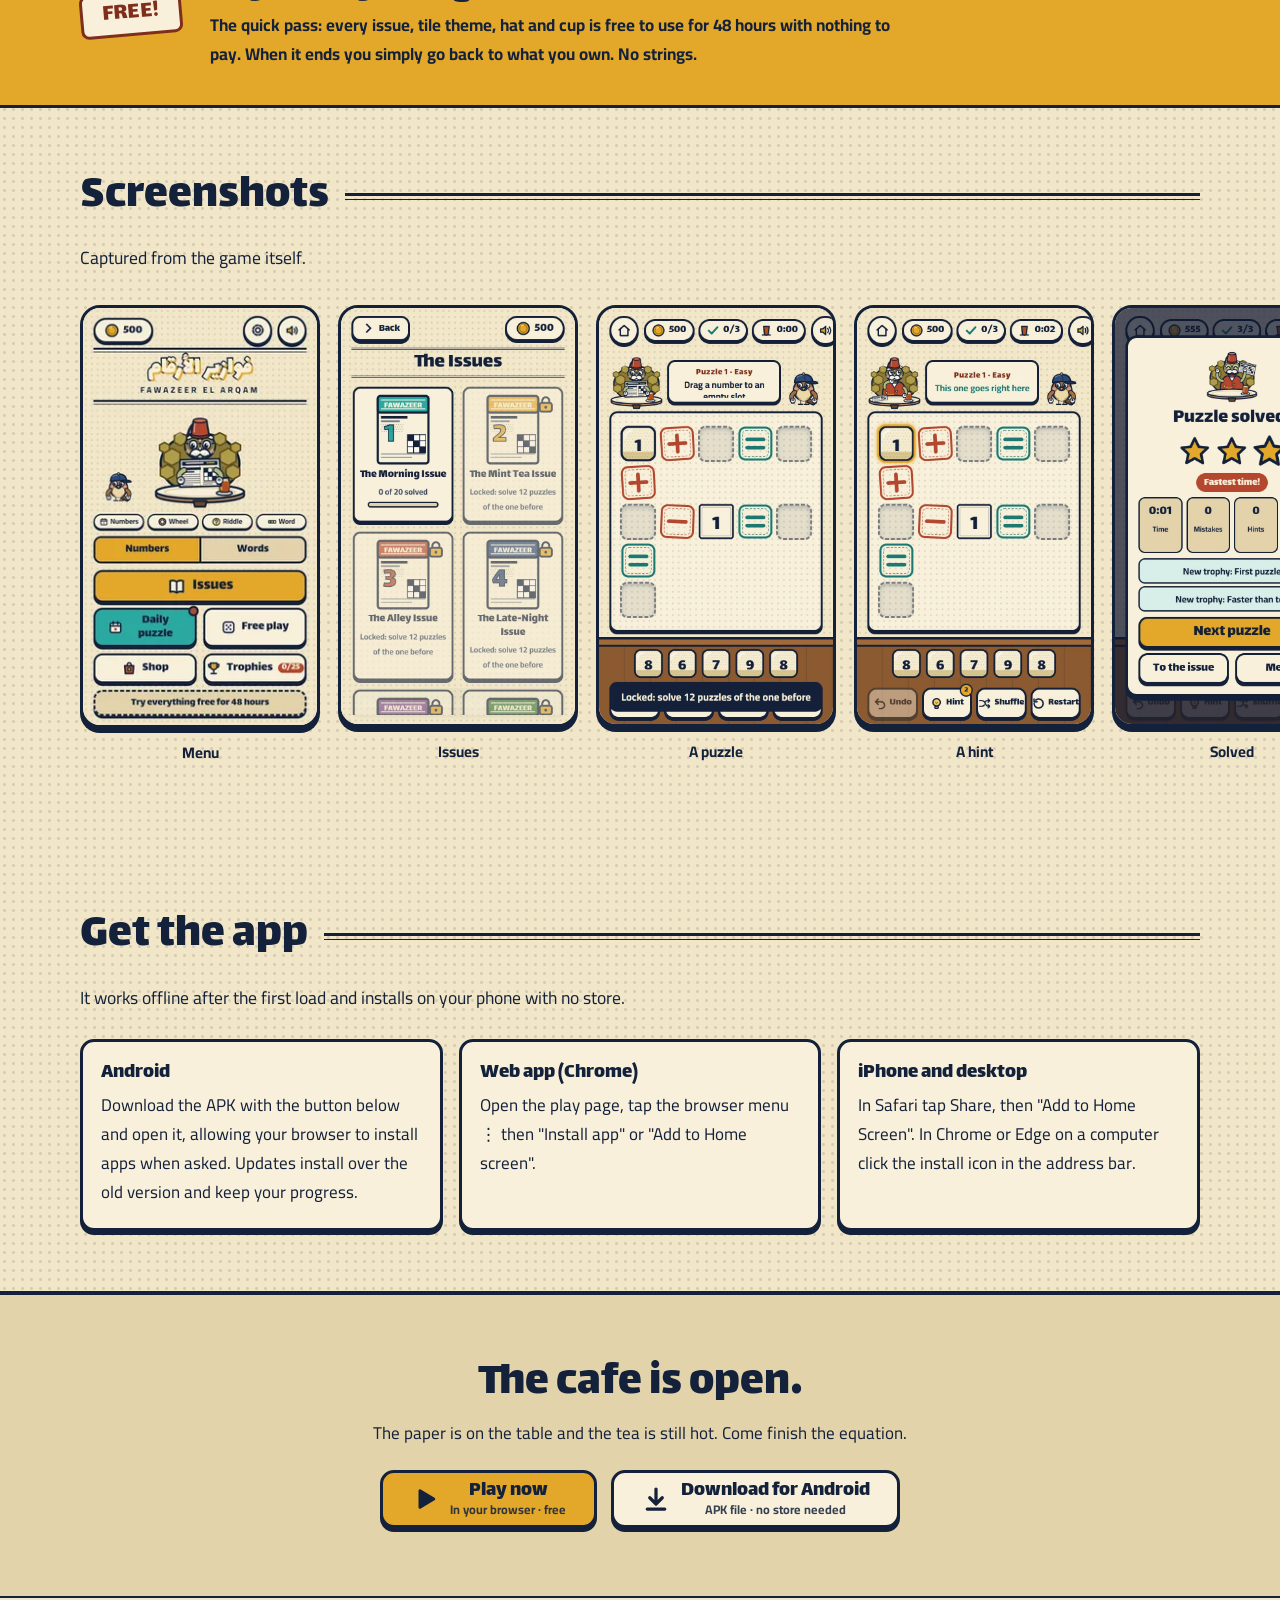
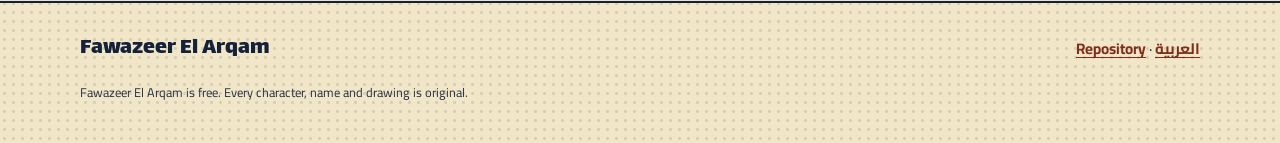
==== commit 4b6548b3: "feat: site for numbers and words, a section for the four word games Co-Authored-By: Claude Opus 5.5 " ====
--- a/en/index.html
+++ b/en/index.html
@@ -3,8 +3,8 @@
 <head>
 <meta charset="utf-8">
 <meta name="viewport" content="width=device-width, initial-scale=1">
-<title>Fawazeer El Arqam - the crossword, made of numbers. Play free</title>
-<meta name="description" content="Drag number tiles into crossing equations; every puzzle has exactly one solution. Haj Salhafa the tortoise and Asfoura the sparrow host you in an old Egyptian puzzle-newspaper cafe. 7 issues, a daily puzzle, a shop. Free in the browser or on Android.">
+<title>Fawazeer El Arqam - numbers and words. Play free</title>
+<meta name="description" content="Numbers and words in an old Egyptian puzzle-newspaper cafe: drag number tiles into crossing equations (every puzzle has exactly one solution) and play four Arabic word games (Letter Wheel, Riddle of the Day, Secret Word, Proverb Column). Daily puzzles, a shop, free in the browser or on Android.">
 <link rel="canonical" href="https://fawazeer-el-arqam.pages.dev/en/">
 <link rel="alternate" hreflang="ar" href="https://fawazeer-el-arqam.pages.dev/">
 <link rel="alternate" hreflang="en" href="https://fawazeer-el-arqam.pages.dev/en/">
@@ -17,16 +17,16 @@
 <meta property="og:site_name" content="Fawazeer El Arqam · فوازير الأرقام">
 <meta property="og:locale" content="en_US">
 <meta property="og:locale:alternate" content="ar_EG">
-<meta property="og:title" content="Fawazeer El Arqam - the crossword, made of numbers. Play free">
-<meta property="og:description" content="Drag number tiles into crossing equations; every puzzle has exactly one solution. Haj Salhafa the tortoise and Asfoura the sparrow host you in an old Egyptian puzzle-newspaper cafe. 7 issues, a daily puzzle, a shop. Free in the browser or on Android.">
+<meta property="og:title" content="Fawazeer El Arqam - numbers and words. Play free">
+<meta property="og:description" content="Numbers and words in an old Egyptian puzzle-newspaper cafe: drag number tiles into crossing equations (every puzzle has exactly one solution) and play four Arabic word games (Letter Wheel, Riddle of the Day, Secret Word, Proverb Column). Daily puzzles, a shop, free in the browser or on Android.">
 <meta property="og:url" content="https://fawazeer-el-arqam.pages.dev/en/">
 <meta property="og:image" content="https://fawazeer-el-arqam.pages.dev/assets/og.png">
 <meta property="og:image:width" content="1200">
 <meta property="og:image:height" content="630">
 <meta property="og:image:alt" content="Haj Salhafa the tortoise in a tarboosh reading the puzzle newspaper at his cafe table">
 <meta name="twitter:card" content="summary_large_image">
-<meta name="twitter:title" content="Fawazeer El Arqam - the crossword, made of numbers. Play free">
-<meta name="twitter:description" content="Drag number tiles into crossing equations; every puzzle has exactly one solution. Haj Salhafa the tortoise and Asfoura the sparrow host you in an old Egyptian puzzle-newspaper cafe. 7 issues, a daily puzzle, a shop. Free in the browser or on Android.">
+<meta name="twitter:title" content="Fawazeer El Arqam - numbers and words. Play free">
+<meta name="twitter:description" content="Numbers and words in an old Egyptian puzzle-newspaper cafe: drag number tiles into crossing equations (every puzzle has exactly one solution) and play four Arabic word games (Letter Wheel, Riddle of the Day, Secret Word, Proverb Column). Daily puzzles, a shop, free in the browser or on Android.">
 <meta name="twitter:image" content="https://fawazeer-el-arqam.pages.dev/assets/og.png">
 <link rel="preload" href="../assets/fonts/lalezar-arabic-400-normal.woff2" as="font" type="font/woff2" crossorigin>
 <link rel="stylesheet" href="../style.css">
@@ -41,20 +41,20 @@
 <p class="sub" lang="ar" dir="rtl" style="letter-spacing:0;text-transform:none;font-family:var(--display);font-size:1.5rem;padding:0">فوازير الأرقام</p>
 </div>
 <hr class="rule2">
-<nav class="nav" aria-label="Sections"><a href="#how">How to play</a><a href="#cast">The cast</a><a href="#issues">Issues</a><a href="#shop">The shop</a><a href="#shots">Screenshots</a><a href="#app">Get the app</a><a class="lang" lang="ar" hreflang="ar" href="../">العربية</a></nav>
+<nav class="nav" aria-label="Sections"><a href="#how">How to play</a><a href="#cast">The cast</a><a href="#issues">Issues</a><a href="#words">Word games</a><a href="#shop">The shop</a><a href="#shots">Screenshots</a><a href="#app">Get the app</a><a class="lang" lang="ar" hreflang="ar" href="../">العربية</a></nav>
 <hr class="rule2" style="border-top-width:1.5px;height:4px">
 </div></header>
 <main id="main">
 <section class="hero"><div class="wrap hero-grid">
 <div>
 <p class="kicker">TODAY AT THE NEWSPAPER CAFE</p>
-<p class="headline" role="doc-subtitle">The crossword, <em>made of numbers!</em></p>
-<p class="lead">Haj Salhafa sits at his cafe table with the paper and a glass of tea. In front of you are crossing equations with blanks. Drag number tiles from the tray and fill them in until every equation is true. Each puzzle has exactly one solution, so no guessing.</p>
+<p class="headline" role="doc-subtitle">Numbers <em>and words!</em></p>
+<p class="lead">Haj Salhafa sits at his cafe table with the paper and a glass of tea. In front of you are crossing equations with blanks. Drag number tiles from the tray and fill them in until every equation is true. Each puzzle has exactly one solution, so no guessing. And beside the numbers sit four Arabic word games: Letter Wheel, Riddle of the Day, Secret Word and Proverb Column.</p>
 <div class="cta">
 <a class="btn primary" href="../play/"><svg width="30" height="30" viewBox="0 0 24 24" aria-hidden="true"><path d="M8 5.5v13l11-6.5z" fill="#14213a" stroke="#14213a" stroke-width="2.4" stroke-linejoin="round"/></svg><span>Play now<small>In your browser · free</small></span></a>
 <a class="btn" href="https://github.com/mfathy234/fawazeer-el-arqam-releases/releases/latest/download/FawazeerElArqam.apk" rel="noopener"><svg width="30" height="30" viewBox="0 0 24 24" aria-hidden="true" fill="none" stroke="#14213a" stroke-width="2.6" stroke-linecap="round" stroke-linejoin="round"><path d="M12 4v11M7 11l5 5 5-5M5 20h14"/></svg><span>Download for Android<small>APK file · no store needed</small></span></a>
 </div>
-<ul class="chips"><li>Free</li><li>No account</li><li>Works offline</li><li>Arabic and English</li><li>7 issues × 20 puzzles</li></ul>
+<ul class="chips"><li>Free</li><li>No account</li><li>Works offline</li><li>Arabic and English</li><li>7 issues × 20 puzzles</li><li>4 word games</li></ul>
 </div>
 <figure class="portrait">
 <span class="stamp teal" aria-hidden="true">FREE!</span>
@@ -100,6 +100,19 @@
 <article class="box"><h3>Free play</h3><p>Random puzzles from any issue you have opened, at the difficulty you pick. No limits, play at your own pace.</p></article>
 </div><p class="fine" style="margin-top:18px">Every puzzle is rated 1 to 3 stars from your mistakes, hints and time, and replaying can earn the stars you missed.</p>
 </div></section>
+
+<section id="words"><div class="wrap">
+<div class="sec-head"><h2>Word Fawazeer</h2></div>
+<p class="sec-lead">Next to the number puzzles there are four Arabic word games, at the same cafe table. Each has levels or a pack, plus a daily puzzle.</p>
+<div class="four">
+<article class="box"><h3>Letter Wheel</h3><p>Swipe across the wheel's letters to spell the words of a crossword grid. A valid word outside the grid is a bonus word worth a coin, and Asfoura has a hint ready.</p></article>
+<article class="box"><h3>Riddle of the Day</h3><p>Haj Salhafa reads an Egyptian riddle and the answer's letters arrive scrambled: put them in order by dragging or tapping. The faster you solve it, the more points.</p></article>
+<article class="box"><h3>Secret Word</h3><p>Guess a five-letter word in six tries. Turquoise means the right place, mustard means in the word but elsewhere. A new word every day and a day streak.</p></article>
+<article class="box"><h3>Proverb Column</h3><p>An Egyptian proverb arrives scrambled: put its words in order in the column, and Asfoura explains what it means.</p></article>
+</div>
+<p class="fine" style="margin-top:18px">Coins, stars, the shop, trophies and the free 48-hour pass are shared by numbers and words, and the menu has a strip with today's four puzzles.</p>
+</div>
+<ul class="strip" tabindex="0" aria-label="Word game screenshots"><li><figure><div class="phone"><img src="../assets/shots/words-menu-360-en.webp" width="240" height="427" alt="The words menu with the four word games and today's puzzle strip" loading="lazy" decoding="async"></div><figcaption>The words menu</figcaption></figure></li><li><figure><div class="phone"><img src="../assets/shots/wheel-360-en.webp" width="240" height="427" alt="The Letter Wheel with its crossword grid" loading="lazy" decoding="async"></div><figcaption>Letter Wheel</figcaption></figure></li><li><figure><div class="phone"><img src="../assets/shots/riddle-360-en.webp" width="240" height="427" alt="Riddle of the Day with the answer's letters scrambled" loading="lazy" decoding="async"></div><figcaption>Riddle of the Day</figcaption></figure></li><li><figure><div class="phone"><img src="../assets/shots/wordle-360-en.webp" width="240" height="427" alt="Secret Word with the Arabic keyboard" loading="lazy" decoding="async"></div><figcaption>Secret Word</figcaption></figure></li><li><figure><div class="phone"><img src="../assets/shots/proverb-360-en.webp" width="240" height="427" alt="Proverb Column with the words of a proverb to put in order" loading="lazy" decoding="async"></div><figcaption>Proverb Column</figcaption></figure></li><li><figure><div class="phone"><img src="../assets/shots/win-words-360-en.webp" width="240" height="427" alt="The win screen of the Letter Wheel with stars and found words" loading="lazy" decoding="async"></div><figcaption>A level cleared</figcaption></figure></li></ul></section>
 
 <section id="shop"><div class="wrap">
 <div class="sec-head"><h2>The shop</h2></div>
--- a/style.css
+++ b/style.css
@@ -58,7 +58,7 @@
 .stamp{display:inline-block;font:400 1.15rem/1 var(--display);color:var(--brickD);border:3px solid var(--brickD);border-radius:8px;padding:.25em .6em;transform:rotate(-5deg);background:rgba(248,240,218,.7);letter-spacing:.02em}
 .stamp.teal{color:var(--tealD);border-color:var(--tealD)}
 
-section{padding:clamp(40px,7vw,76px) 0}
+section{padding:clamp(32px,6vw,60px) 0}
 .sec-head{display:flex;align-items:center;gap:16px;margin-bottom:28px}
 .sec-head h2{flex:none}
 .sec-head::after{content:"";flex:1;height:7px;border-top:3px solid var(--ink);border-bottom:1.5px solid var(--ink)}
@@ -103,6 +103,8 @@
 .covers li{flex:none;width:128px;scroll-snap-align:start;text-align:center;font-weight:700;font-size:.88rem;line-height:1.3}
 .covers img{border-radius:6px;box-shadow:0 4px 0 var(--ink);margin-bottom:10px}
 .three{display:grid;gap:18px;grid-template-columns:1fr}
+.four{display:grid;gap:18px;grid-template-columns:1fr}
+#words .strip{margin-top:22px}
 
 /* shop */
 .shop{display:grid;gap:20px;grid-template-columns:1fr}
@@ -144,6 +146,7 @@
 @media (min-width:700px){
   .steps{grid-template-columns:repeat(3,1fr)}
   .three{grid-template-columns:repeat(3,1fr)}
+  .four{grid-template-columns:1fr 1fr}
   .facts{grid-template-columns:repeat(3,1fr)}
   .cast{grid-template-columns:1fr 1fr}
   .steps li+li{border-inline-start:1.5px solid var(--ink);padding-inline-start:18px}
